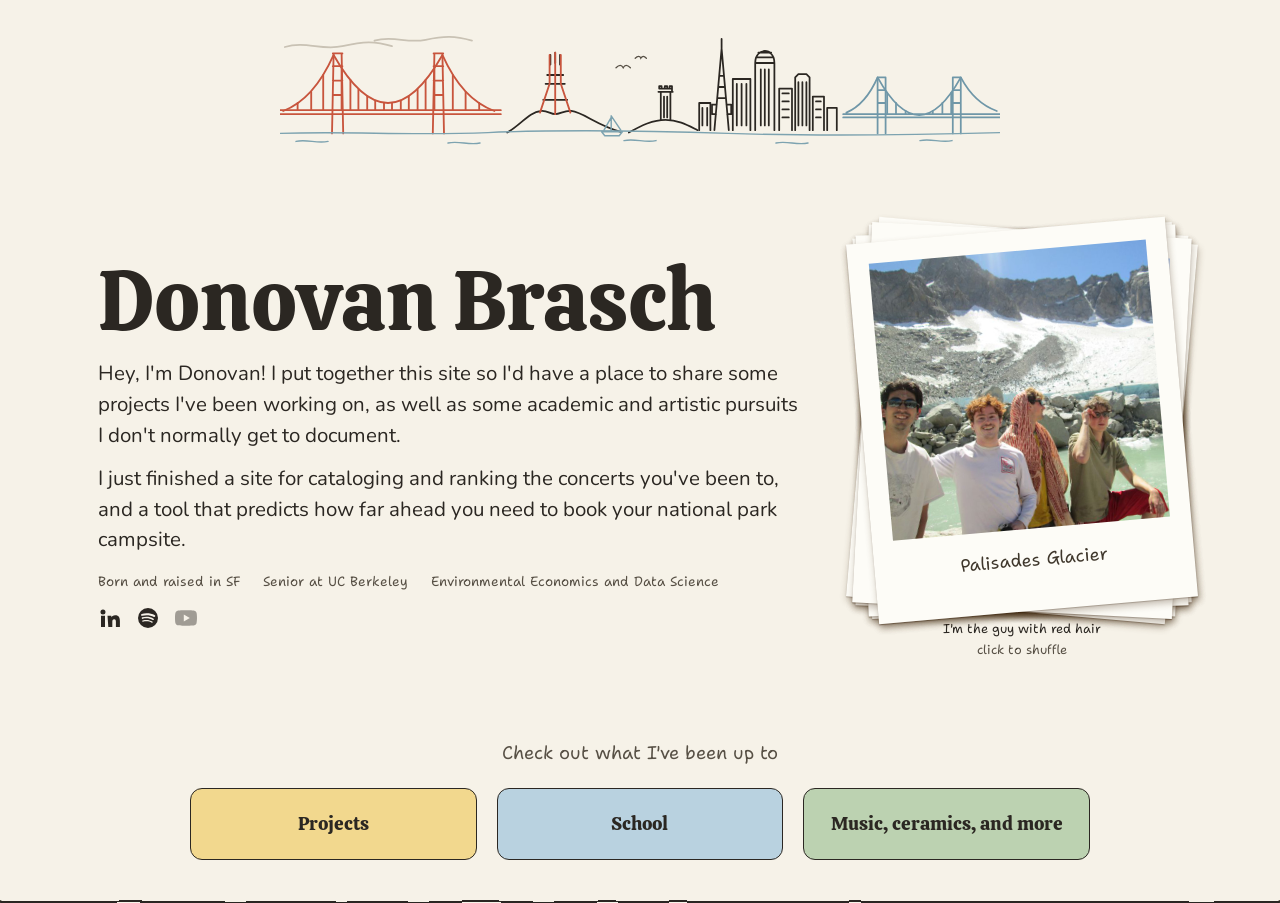
==== index.html @ 7665f874 "Polaroid hint Co-Authored-By: Claude Opus 5.5 <noreply@anthropic.com> Claude-Session: https://claude" ====
<!doctype html>
<html lang="en">
<head>
<meta charset="utf-8">
<meta name="viewport" content="width=device-width, initial-scale=1">
<title>Donovan Brasch</title>
<meta name="description" content="Donovan Brasch: live music, national parks data, songs with friends, and ceramics.">
<meta property="og:title" content="Donovan Brasch">
<meta property="og:description" content="Live music, national parks data, songs with friends, and ceramics.">
<link rel="icon" href="favicon.svg" type="image/svg+xml">
<link rel="preload" href="fonts/calistoga-latin-400-normal.woff2" as="font" type="font/woff2" crossorigin>
<link rel="stylesheet" href="style.css">
<script>document.documentElement.className = "js";</script>
</head>
<body>

<svg width="0" height="0" style="position:absolute" aria-hidden="true">
  <filter id="wobble"><feTurbulence type="fractalNoise" baseFrequency=".018" numOctaves="2" seed="7"/><feDisplacementMap in="SourceGraphic" scale="3"/></filter>
</svg>

<header class="hero" id="top">
  <svg class="sky" viewBox="0 0 900 146" role="img" aria-label="A hand-drawn San Francisco skyline: the Golden Gate Bridge, Sutro Tower on Twin Peaks, Coit Tower, downtown and the Bay Bridge">
    <g fill="none" stroke="#2B2722" stroke-width="2.200" stroke-linecap="round" stroke-linejoin="round"><path pathLength="1" d="M284 127C300 118 312 101 326 100C334 99 338 104 344 104C350 104 356 99 364 100C380 102 396 118 426 126"/><path pathLength="1" d="M332 66h24M334 55h20M329 86h30M338 42V30M344 40V27M350 42V30"/><path pathLength="1" d="M436 127C452 118 466 111 482 111C498 111 510 118 522 124"/><path pathLength="1" d="M476 111V76M488 111V76M473 76h18M474 72h16V76M474 72v-3h3v3M481 72v-3h3v3M487 72v-3h3v3M480 108V82M484 108V82"/><path pathLength="1" d="M524 124V90h14v34M528 96v22M534 96v22"/><path pathLength="1" d="M543 124 552 22 561 124M552 22V10M546 92h-6v12h5M558 92h6v12h-5M548 70h8M547 84h10M549 56h6"/><path pathLength="1" d="M566 124V60h22v64M571 66v52M577 66v52M583 66v52"/><path pathLength="1" d="M594 124V40C594 20 618 20 618 40V124M594 40h24M595 33h22M598 27h16M601 48v70M606 48v70M611 48v70"/><path pathLength="1" d="M624 124V72h16v52M628 78h8M628 88h8M628 98h8M628 108h8"/><path pathLength="1" d="M644 124V58l4-4h10l4 4v66M648 64v54M653 64v54M658 64v54"/><path pathLength="1" d="M666 124V82h14v42M670 88h6M670 98h6M670 108h6"/><path pathLength="1" d="M684 124V96h12v28"/></g>
    <g fill="none" stroke="#C8553D" stroke-width="2.300" stroke-linecap="round" stroke-linejoin="round"><path pathLength="1" d="M65 128 67 28M79 128 77 28M66 28h12M66 44h12M66 62h12M66 80h12"/><path pathLength="1" d="M191 128 193 28M205 128 203 28M192 28h12M192 44h12M192 62h12M192 80h12"/><path pathLength="1" d="M4 100Q42 86 67 30Q135 150 203 30Q228 86 268 100"/><path pathLength="1" d="M0 99H276M0 104H276"/><path pathLength="1" d="M77 47V99M88 61V99M98 73V99M109 81V99M119 87V99M130 90V99M140 90V99M151 87V99M161 81V99M172 73V99M182 61V99M193 47V99M22 90V99M216 55V99M39 76V99M232 76V99M54 55V99M249 90V99"/><path pathLength="1" d="M325 102 337 66V30M344 104V64V27M363 102 351 66V30"/></g>
    <g fill="none" stroke="#6F97A8" stroke-width="2.200" stroke-linecap="round" stroke-linejoin="round"><path pathLength="1" d="M747 128V58M757 128V58M747 58h10M747 74h10M747 90h10"/><path pathLength="1" d="M841 128V58M851 128V58M841 58h10M841 74h10M841 90h10"/><path pathLength="1" d="M708 102Q732 92 747 58Q799 152 851 58Q868 90 896 100M704 104H900M704 108H900"/><path pathLength="1" d="M759 77V104M770 90V104M782 100V104M793 104V104M805 104V104M816 100V104M828 90V104M839 77V104"/></g>
    <g fill="none" stroke="#7DA3B0" stroke-width="1.800" stroke-linecap="round" stroke-linejoin="round"><path pathLength="1" d="M0 128C90 125 160 131 260 127S470 125 560 128 760 131 900 127"/><path pathLength="1" d="M20 138c14-3 26 3 40 0M210 140c14-3 26 3 40 0M430 137c14-3 26 3 40 0M620 140c14-3 26 3 40 0M800 137c14-3 26 3 40 0"/><path pathLength="1" d="M402 126h26l-4 5h-18zM414 126V106l12 18M414 108l-9 16"/></g>
    <g fill="none" stroke="#C9C2B4" stroke-width="2.200" stroke-linecap="round"><path pathLength="1" d="M6 20c26-8 46 5 72-1s40-7 62 0M118 12c24-7 40 4 64-1s36-5 58 1"/></g>
    <g fill="none" stroke="#575045" stroke-width="1.600" stroke-linecap="round"><path pathLength="1" d="M420 46c4-4 7-4 9 0 2-4 5-4 9 0M444 34c3-3 6-3 7 0 2-3 4-3 7 0"/></g>
  </svg>
  <div class="me">
    <div class="intro">
      <h1 class="name">Donovan Brasch</h1>
      <p class="bio">Hey, I'm Donovan! I put together this site so I'd have a place to share some projects I've been working on, as well as some academic and artistic pursuits I don't normally get to document.</p>
      <p class="bio bio2">I just finished a site for cataloging and ranking the concerts you've been to, and a tool that predicts how far ahead you need to book your national park campsite.</p>
      <ul class="facts">
        <li>Born and raised in SF</li>
        <li>Senior at UC Berkeley</li>
        <li>Environmental Economics and Data Science</li>
      </ul>
      <ul class="social" id="social"></ul>
    </div>
    <div class="snapwrap">
      <button class="snaps" id="snaps" type="button" aria-label="Show the next photo"></button>
      <p class="snaphint"><span class="me-hint">I'm the guy with red hair</span><span aria-hidden="true">click to shuffle</span></p>
    </div>
  </div>
  <nav class="jump" aria-label="Sections">
    <p>Check out what I've been up to</p>
    <a class="j-a" href="#projects">Projects</a>
    <a class="j-b" href="#school">School</a>
    <a class="j-c" href="#hobbies">Music, ceramics, and more</a>
  </nav>
</header>

<nav class="tabs" id="tabs" aria-label="Sections">
  <a href="#top" class="tab-home">Donovan Brasch</a>
  <a href="#projects" class="t-a">Projects</a>
  <a href="#school" class="t-b">School</a>
  <a href="#hobbies" class="t-c">Music, ceramics, and more</a>
  <a href="#top" class="shut" aria-label="Close and go home">×</a>
</nav>

<main class="widgets" id="widgets">

<div class="widget" data-page="projects"><div class="inner">
<section id="projects" class="pair band" aria-labelledby="h-projects">
    <h2 class="sectitle pop" id="h-projects">Projects</h2>
  <article class="half boh pop">
    <h3 class="big">Back o' House</h3>
    <p class="say">A home for every show you've ever been to.</p>
    <a class="shot" data-link="backOHouse" target="_blank" rel="noopener" aria-label="Open Back o' House"><img src="media/backohouse.jpg" width="1040" height="632" alt="Back o' House home page: a hand-drawn figure with a guitar headstock for a head, under string lights, above a row of concert photos." loading="lazy"></a>
    <p>Between working concerts and my passion for live music, I've been to too many shows to keep track of, so I built a site that catalogues and ranks your shows, links their setlists and media, lets you share with friends, and finds what's coming up nearby. For now it's mostly a community of my friends and me, but I'd love for anyone who thinks it's cool to join!</p>
    <a class="btn" data-link="backOHouse" target="_blank" rel="noopener">Visit Back o' House</a>
    <p class="say widget-say" id="stubhead"></p>
    <div id="stub"></div>
  </article>
  <article class="half park pop" style="--d:.12s">
    <h3 class="big">Parkcast</h3>
    <p class="say">A tool for landing a national park campsite.</p>
    <a class="shot" href="parkcast/" aria-label="Open Parkcast"><img src="media/parkcast.jpg" width="1800" height="1140" alt="Parkcast's map of the United States with a dot for each national park." loading="lazy"></a>
    <p>I've always had a tough time knowing how far in advance I have to book a campsite, so I built a tool that forecasts booking odds for 148 campgrounds across 39 national parks. It also shows crowds and weather for all 63 parks, so you can find the best time to take your trip.</p>
    <a class="btn" href="parkcast/">Try Parkcast</a>
    <button class="trail" id="hikebtn" type="button">
      <img class="scene" src="media/hike-scene.jpg" width="1600" height="340" alt="" loading="lazy">
      <svg class="scene" viewBox="0 0 1600 340" preserveAspectRatio="xMidYMax slice" aria-hidden="true"><path class="creek" d="M1033 255 L1010 256 L982 259 L971 261 L985 265 L997 269 L975 273 L928 276 L878 279 L823 279 L767 279 L714 281 L665 287 L614 293 L559 296 L499 297 L436 300 L368 306 L296 314 L222 319 L144 319 L69 319 L16 325 L-23 334"/></svg>
      <span class="trail-tag"><i id="hikehead"></i><b id="hikename"></b><small id="hikestats"></small></span>
      <span class="openme">See route and photos</span>
    </button>
  </article>
  <a class="next onblock" href="#school">On to School <svg viewBox="0 0 24 24" aria-hidden="true"><path d="M12 3v17M5 13l7 7 7-7"/></svg></a>
</section>
</div></div>


<div class="widget" data-page="school"><div class="inner">
<section id="school" class="classes band" aria-labelledby="h-school">
    <div class="wrap">
    <h2 class="sectitle pop" id="h-school">School</h2>
    <div class="schoolgrid">
      <div class="leftcol">
      <div class="recent">
        <h3 class="pop">Recent classes</h3>
        <div class="terms" id="terms"></div>
      </div>
      <article class="beacn pop">
      <div>
        <h3>BEACN</h3>
        <p id="beacnblurb"></p>
        <a class="beacnbtn" data-link="beacn" target="_blank" rel="noopener"><img src="media/beacn-logo.png" width="906" height="305" alt="BEACN website"></a>
      </div>
      <div class="beacnwork">
        <h4 class="chiphead">Current project</h4>
        <ul id="beacnnow"></ul>
        <h4 class="chiphead">Past projects</h4>
        <ul id="beacnpast"></ul>
      </div>
    </article>
      </div>
      <article class="abroad pop" style="--d:.1s">
        <div class="abroad-top">
          <div>
            <h3>Study Abroad in Paris</h3>
            <p id="abroadblurb"></p>
          </div>
          <div class="mapbox">
            <svg class="map" id="map" role="img" aria-label="Map of the places I traveled from Paris"></svg>
            <p class="maphint" id="maphint"></p>
          </div>
        </div>
        <div class="photos" id="photos"></div>
      </article>
    </div>

    <a class="next" href="#hobbies">On to music, ceramics, and more <svg viewBox="0 0 24 24" aria-hidden="true"><path d="M12 3v17M5 13l7 7 7-7"/></svg></a>
  </div>
</section>
</div></div>


<div class="widget" data-page="hobbies"><div class="inner">
<section id="hobbies" class="hobbies band" aria-labelledby="h-hobbies">
<div class="pair">
  <h2 class="sectitle pop" id="h-hobbies">Music, ceramics, and more</h2>
  <article class="half music pop" id="music">
    <h3 class="big">Music</h3>
    <p class="say">Guitar, banjo, whoever's around.</p>
    <div class="tapes" id="tapes"></div>
  </article>
  <article class="half clay pop" style="--d:.12s" id="ceramics">
    <h3 class="big">Ceramics</h3>
    <p class="say">Some of these even hold water.</p>
    <div class="shelf" id="shelf"></div>
  </article>
</div>

<div id="recs" class="recs">
  <div class="recbar pop">
    <form id="recform" novalidate>
      <p class="say">I'd love a rec if you have one</p>
      <fieldset>
        <legend class="sr">Type of recommendation</legend>
        <label><input type="radio" name="type" value="Book" checked><span>Book</span></label>
        <label><input type="radio" name="type" value="Music"><span>Music</span></label>
        <label><input type="radio" name="type" value="Film"><span>Film</span></label>
      </fieldset>
      <input name="title" required maxlength="160" autocomplete="off" placeholder="Title" aria-label="Title">
      <input class="trap" type="text" name="_gotcha" tabindex="-1" autocomplete="off" aria-hidden="true">
      <button class="btn" type="submit">Send</button>
      <p class="status" id="recstatus" role="status"></p>
    </form>
    <div class="mine">
      <p class="say">Or flip one of mine:</p>
      <div class="cards" id="cards"></div>
    </div>
  </div>
</div>
</section>
</div></div>


</main>

<dialog class="sheet" id="showsheet" aria-labelledby="showtitle">
  <button class="close" type="button" aria-label="Close">×</button>
  <div class="show" id="showbody"></div>
</dialog>

<dialog class="sheet" id="hikesheet" aria-labelledby="hiketitle">
  <button class="close" type="button" aria-label="Close">×</button>
  <div id="hikebody"></div>
</dialog>

<script src="content.js"></script>
<script src="europe-map.js"></script>
<script src="site.js"></script>
</body>
</html>
---- style.css ----
@font-face{font-family:Calistoga;src:url(fonts/calistoga-latin-400-normal.woff2) format("woff2");font-display:swap}
@font-face{font-family:"Shantell Sans";font-weight:100 900;size-adjust:84%;src:url(fonts/shantell-sans-latin-400-normal.woff2) format("woff2");font-display:swap}
@font-face{font-family:Nunito;font-weight:400;src:url(fonts/nunito-latin-400-normal.woff2) format("woff2");font-display:swap}
@font-face{font-family:Nunito;font-weight:600;src:url(fonts/nunito-latin-600-normal.woff2) format("woff2");font-display:swap}
@font-face{font-family:Nunito;font-weight:700;src:url(fonts/nunito-latin-700-normal.woff2) format("woff2");font-display:swap}
@font-face{font-family:Oswald;font-weight:500;src:url(fonts/oswald-latin-500-normal.woff2) format("woff2");font-display:swap}
@font-face{font-family:Oswald;font-weight:700;src:url(fonts/oswald-latin-700-normal.woff2) format("woff2");font-display:swap}

:root{
  --ink:#2B2722;
  --soft:#575045;
  --paper:#F6F2E8;
  --card:#FCFAF4;
  --line:#CFC7B6;
  --pine:#3B6152;
  --water:#7DA3B0;
  --butter:#F2D88E;
  --sky:#B9D2E0;
  --sage:#BCD2B1;
  --display:Calistoga,Georgia,serif;
  --hand:"Shantell Sans","Comic Sans MS",cursive;
  --body:Nunito,system-ui,sans-serif;
}
*{box-sizing:border-box}
html{-webkit-text-size-adjust:100%}
body{margin:0;background:var(--paper);color:var(--ink);font:400 1.0625rem/1.6 var(--body);overflow-x:hidden}
img{display:block;max-width:100%;height:auto}
ul,ol{list-style:none;margin:0;padding:0}
a{color:inherit;text-underline-offset:3px;text-decoration-thickness:1px}
:focus-visible{outline:2px solid var(--pine);outline-offset:3px;border-radius:2px}
h1,h2,h3{font-family:var(--display);font-weight:400}
h2{margin:0 0 .1em;font-size:clamp(1.9rem,3.4vw,2.6rem);line-height:1.1}
h3{margin:0 0 .4em;font-size:1.3rem;line-height:1.2}
.say{margin:0 0 1em;font:700 clamp(1.25rem,1.9vw,1.5rem)/1.2 var(--hand);color:var(--soft)}

/* Hand-drawn lines: the wobble filter goes on an empty outline, never on the content */
.shot::after,.tape::after,.pot::after,.trail::after,.jump a::after,.btn::after{content:"";position:absolute;inset:-3px;border:2px solid var(--ink);border-radius:5px;filter:url(#wobble);pointer-events:none}

/* Intro page */
.social a,.social span{display:block;width:20px;height:20px;color:var(--ink)}
.social span{opacity:.42}
.social svg{display:block;width:100%;height:100%;fill:currentColor}
.jump a:hover,.btn:hover{background:#ECE7DA}

/* Things rise gently as you reach them */
.js .pop{opacity:0;transform:translateY(26px)}
.js .pop.in{opacity:1;transform:none;transition:opacity .55s ease var(--d,0s),transform .55s ease var(--d,0s)}

/* Two-sided pages */
.pair{position:relative;display:grid;grid-template-columns:minmax(0,1fr) minmax(0,1fr);max-width:1240px;margin:0 auto;padding:0 clamp(16px,3vw,32px)}
section+section{position:relative}
#projects,#school,#hobbies{position:relative}
.half{position:relative;padding:clamp(64px,10vh,88px) clamp(20px,3.4vw,44px) 28px;display:flex;flex-direction:column;align-items:flex-start;min-width:0}
.half p:not(.say){max-width:32em;margin:1em 0 .6em}
.tag{position:absolute;z-index:2;top:22px;left:0;right:0;margin:auto;width:fit-content;max-width:calc(100% - 32px);text-align:center;font:700 1.5rem/1 var(--hand);color:var(--soft)}
#projects{padding-bottom:68px}
.next{display:flex;align-items:center;justify-content:center;gap:.35em;width:fit-content;margin:32px auto 0;font:700 1.3rem/1.2 var(--hand);text-decoration:none;color:var(--soft)}
.next:hover{color:var(--ink)}
.next svg{flex:none;width:18px;height:18px;fill:none;stroke:currentColor;stroke-width:2.2;stroke-linecap:round;stroke-linejoin:round}
.next:hover svg{animation:nudge 1s ease-in-out infinite}
@keyframes nudge{50%{transform:translateY(3px)}}
.next.onblock{position:absolute;left:0;right:0;bottom:22px;margin:auto}
.btn{position:relative;display:inline-block;margin-top:.5em;padding:.5em 1em;border:0;background:none;color:var(--ink);text-decoration:none;font:600 .98rem var(--body);cursor:pointer;transition:background-color .15s}

.shot{position:relative;display:block;width:100%;background:var(--card)}
.shot img{width:100%;aspect-ratio:16/8.5;object-fit:cover;object-position:top}

/* Back o' House ticket stub: same markup and styles as the real site */
.widget-say{margin:auto 0 .3em;padding-top:1.1em;font-size:1.3rem}
#stub{width:100%}
.ticket-stub{--stub-ink:#1a1612;appearance:none;display:grid;width:100%;padding:0;text-align:left;grid-template-columns:2.35rem minmax(0,1fr) 2.05rem;height:152px;background:repeating-linear-gradient(180deg,transparent 0 3px,rgba(80,55,20,.018) 3px 4px),linear-gradient(180deg,#f7ecd4 0%,#efe0c2 100%);color:var(--stub-ink);border:1.5px solid var(--stub-ink);box-shadow:2px 3px 0 rgba(40,28,16,.12);font-family:Oswald,"Arial Narrow",sans-serif;overflow:hidden;cursor:pointer;transition:transform .15s,box-shadow .15s}
.ticket-stub:hover{transform:translateY(-1px);box-shadow:3px 5px 0 rgba(40,28,16,.14)}
.stub-end{display:flex;flex-direction:column;align-items:center;justify-content:center;gap:.02rem;padding:.3rem .12rem;background:rgba(255,250,240,.28)}
.stub-end-l{border-right:1.5px dashed var(--stub-ink)}
.stub-end-r{border-left:1.5px dashed var(--stub-ink)}
.stub-num{font-weight:700;font-size:.92rem;line-height:1;letter-spacing:.02em}
.stub-lab{font-size:.42rem;font-weight:500;letter-spacing:.12em;line-height:1.1;margin-bottom:.18rem}
.stub-body{min-width:0;padding:.42rem .5rem .38rem;display:flex;flex-direction:column}
.stub-venue{font-size:.72rem;font-weight:700;letter-spacing:.08em;text-transform:uppercase;line-height:1.05;text-align:center}
.stub-city{margin-bottom:.08rem;font-size:.52rem;font-weight:500;letter-spacing:.14em;text-transform:uppercase;text-align:center;opacity:.78}
.stub-main{display:grid;grid-template-columns:3.1rem minmax(0,1fr);gap:.35rem;align-items:center;flex:1;border-top:1px solid var(--stub-ink);padding-top:.28rem}
.stub-date{display:flex;flex-direction:column;align-items:center;justify-content:center;line-height:.82;text-align:center}
.stub-month,.stub-year{font-size:.62rem;font-weight:700;letter-spacing:.14em}
.stub-day{font-size:2.05rem;font-weight:700;letter-spacing:-.02em;margin:.04rem 0}
.stub-copy{display:block;min-width:0}
.stub-copy>*{display:block}
.stub-presents{margin-bottom:.08rem;font-size:.58rem;font-weight:500;letter-spacing:.12em;text-transform:uppercase}
.stub-artist{font-size:clamp(1.15rem,2.8vw,1.7rem);font-weight:700;letter-spacing:.03em;text-transform:uppercase;line-height:.95}
.stub-opener{margin:.12rem 0 .18rem;min-height:.85rem;font-size:.62rem;font-weight:500;letter-spacing:.04em;opacity:.82}
.stub-admit{font-size:.58rem;font-weight:500;letter-spacing:.1em}
.stub-admit b{font-weight:700;letter-spacing:.12em}

/* Mountain and creek button, drawn in pen */
.trail{appearance:none;position:relative;display:block;width:100%;height:152px;margin-top:auto;padding:0;border:0;background:var(--card);color:var(--ink);text-align:left;cursor:pointer}
.scene{position:absolute;inset:0;width:100%;height:100%;display:block;object-fit:cover;object-position:50% 100%}
.creek{fill:none;stroke:#EAF7FA;stroke-width:3.5;stroke-linecap:round;stroke-dasharray:14 46;opacity:0;transition:opacity .25s}
.trail:hover .creek{opacity:.9;animation:flow 1.8s linear infinite}
@keyframes flow{to{stroke-dashoffset:60}}
.trail-tag{position:absolute;left:12px;top:8px}
.trail-tag i{display:block;font:700 1.15rem/1.1 var(--hand);color:var(--soft)}
.trail-tag b{display:block;font:400 1.25rem/1.15 var(--display)}
.trail-tag small{display:block;margin-top:.1em;font:600 .82rem/1.2 var(--body)}

.openme{position:absolute;right:10px;bottom:10px;padding:.28em .7em;background:var(--ink);color:var(--paper);font:600 .82rem/1.2 var(--body);letter-spacing:0;text-transform:none;border-radius:6px;transition:background-color .15s,transform .15s}
.trail:hover .openme,.ticket-stub:hover .openme{background:var(--pine);transform:translateY(-1px)}
.ticket-stub{position:relative}
.ticket-stub .openme{right:calc(2.05rem + 10px)}
.ticket-stub:focus-visible,.trail:focus-visible{outline:2px solid var(--pine);outline-offset:3px}

/* Pop-up dashboards */
dialog.sheet{width:min(780px,calc(100vw - 24px));max-height:calc(100dvh - 24px);padding:clamp(18px,3vw,30px);border:1.5px solid var(--ink);border-radius:4px;background:var(--card);color:var(--ink);overflow:auto;font-family:var(--body)}
dialog.sheet::backdrop{background:rgba(43,39,34,.45)}
.close{position:absolute;top:10px;right:10px;width:32px;height:32px;border:0;background:none;color:inherit;font:400 1.5rem/1 var(--body);cursor:pointer}
.show-title{margin:4px 96px 0 0;font:400 clamp(1.8rem,4vw,2.3rem)/1.1 var(--display)}
.show-meta{margin:.2em 96px 1em 0;color:var(--soft);font-size:.95rem}
.placed{position:absolute;top:46px;right:22px;padding:.4em .65em;background:var(--paper);border:1.5px solid var(--ink);text-align:center;font-size:.7rem;font-weight:600;line-height:1.2;rotate:-3deg}
.placed b{display:block;font:700 1.9rem/1 var(--hand)}
.show-cols{display:grid;grid-template-columns:minmax(0,1fr) minmax(0,1fr);gap:24px}
.show-h{margin:0 0 .2em;font:700 1.45rem var(--hand);color:var(--soft)}
.setlist{counter-reset:s;font-size:.98rem;line-height:1.35}
.setlist li{counter-increment:s;display:grid;grid-template-columns:1.9em 1fr;padding:.1em 0}
.setlist li::before{content:counter(s);color:var(--soft)}
.encore{margin:.5em 0 .1em;font:700 1.25rem var(--hand);color:var(--soft)}
.fav{color:#C9952B;font-size:1.1em}
.source{margin:.7em 0 0;font-size:.82rem;color:var(--soft)}
.media{display:grid;grid-template-columns:repeat(2,minmax(0,1fr));gap:8px}
.media img,.media video{width:100%;aspect-ratio:1;object-fit:cover;background:var(--ink)}
.blank{aspect-ratio:1;display:flex;align-items:center;justify-content:center;border:1.5px dashed var(--line);border-radius:6px;font:700 1.1rem var(--hand);color:var(--soft);text-align:center}
.hike-title{margin:0;font:400 clamp(1.7rem,4vw,2.3rem)/1.1 var(--display);padding-right:40px}
.hike-meta{margin:.2em 0 .9em;font-size:.95rem;color:var(--soft)}
.stats{display:flex;flex-wrap:wrap;gap:8px 36px;margin:0 0 14px}
.stats div{display:flex;flex-direction:column-reverse}
.stats dt{font-size:.85rem;color:var(--soft)}
.stats dd{margin:0;font:400 1.5rem/1.2 var(--display)}
.draft{margin:0 0 12px;font:700 1.2rem/1.2 var(--hand);color:var(--soft)}
#hikesheet{width:min(920px,calc(100vw - 24px))}
.hike-head{display:flex;flex-wrap:wrap;align-items:flex-end;justify-content:space-between;gap:6px 28px;padding-right:32px}
.hike-head .hike-title{padding-right:0}
.hike-head .hike-meta{margin:.15em 0 0}
.hike-head .stats{margin:0;gap:4px 26px}
.hike-head .stats dd{font-size:1.25rem}
.hike-head .stats dt{font-size:.78rem}
.hike-charts{display:grid;grid-template-columns:minmax(0,1fr) minmax(0,1.05fr);gap:12px;margin-top:10px}
.hike-foot{display:flex;flex-wrap:wrap;justify-content:space-between;gap:0 20px;margin-top:4px}
.hike-note{margin:.3em 0 0;font-size:.82rem;color:var(--soft)}
.routemap{display:block;width:100%;height:auto;background:var(--paper);border-radius:4px;touch-action:none;cursor:crosshair}
.routemap .line{fill:none;stroke:var(--pine);stroke-width:3;stroke-linecap:round;stroke-linejoin:round}
.routemap .dash{stroke-dasharray:1 7}
.routemap text{font:600 13px var(--body);fill:var(--ink);paint-order:stroke;stroke:var(--paper);stroke-width:4px}
.routemap .stop{fill:var(--card);stroke:var(--ink);stroke-width:2}
.routemap .here,.profile .here{fill:var(--ink);stroke:var(--card);stroke-width:2}
.profile{display:block;width:100%;height:auto;touch-action:none;cursor:crosshair}
.profile .area{fill:#DFE6DA}
.profile .edge{fill:none;stroke:var(--pine);stroke-width:2}
.profile text{font:400 12px var(--body);fill:var(--soft)}
.profile .cursor{stroke:var(--ink);stroke-width:1}
.readout{margin:.3em 0 0;min-height:1.5em;font-size:.92rem;color:var(--soft)}
.hike-photos{display:grid;grid-template-columns:repeat(3,minmax(0,1fr));gap:8px;margin-top:12px}
.hike-photos img{display:block;width:100%;height:clamp(120px,24vh,190px);object-fit:cover}
.hike-photos .blank{height:clamp(120px,24vh,190px)}

/* School */
.classes{padding:clamp(48px,8vh,72px) 16px 40px}
.wrap{max-width:1160px;width:100%;margin:0 auto}
.classes h2{margin-bottom:.6em}
.schoolgrid{display:grid;grid-template-columns:minmax(0,4fr) minmax(0,7fr);gap:clamp(24px,4vw,56px);align-items:start}
.term h4{margin:0 0 .3em;font:700 1.3rem var(--hand);color:var(--soft)}
.term ul{display:flex;flex-direction:column}
.card{padding:.55em 0;border-bottom:1px solid var(--line)}
.card b{display:block;font-weight:700;line-height:1.3}
.card b small{font-weight:400;font-size:.85rem;margin-left:.4em;white-space:nowrap;color:var(--soft)}
.card span{display:block;font-size:.95rem;line-height:1.4;color:var(--soft)}
.abroad-top{display:grid;grid-template-columns:minmax(0,4fr) minmax(0,5fr);gap:28px;align-items:start}
.abroad p{margin:0 0 .8em}
.chiphead{margin:.2em 0 .15em;font:700 1.3rem var(--hand);color:var(--soft)}
.chips li{padding:.1em 0;font-size:.97rem}
.map{display:block;width:100%;height:auto;background:#CFE0E6;border-radius:4px}
.map .land{fill:var(--card)}
.map .borders{fill:none;stroke:var(--soft);stroke-opacity:.3;stroke-width:.7}
.map .hit{fill:transparent}
.stoppin.on{position:relative}
.stoppin{cursor:pointer;outline:none}
.map .pin{fill:var(--pine);stroke:var(--card);stroke-width:2.5;transition:r .15s}
.stoppin:hover .pin{r:13px}
.stoppin.on .pin{fill:var(--ink);r:15px}
.map text{opacity:0;pointer-events:none;transition:opacity .15s}
.stoppin.on text,.stoppin:hover text,.stoppin:focus-visible text{opacity:1}
.map .pin{r:9px}
.stoppin:focus-visible .pin{stroke:var(--ink);stroke-width:4}
.fade{animation:fadein .35s ease both}
@keyframes fadein{from{opacity:0;transform:translateY(6px)}}
.map text{font:700 32px var(--hand);fill:var(--ink);paint-order:stroke;stroke:var(--card);stroke-width:5px}
.abroad .maphint{margin:.35em 0 0;font-size:.9rem;color:var(--soft)}
.abroad .maphint b{color:var(--ink);font-weight:700}
.photos{display:flex;justify-content:center;gap:10px;margin-top:16px;height:clamp(170px,22vw,250px)}
.photos figure{flex:0 1 auto;min-width:0;height:100%}
.photos img{height:100%;width:auto;max-width:100%;object-fit:cover;border-radius:3px}
.photos figcaption{font-size:.85rem;padding-top:.2em;color:var(--soft)}
.photos .blank{aspect-ratio:4/3}
.beacn{display:grid;grid-template-columns:minmax(0,4fr) minmax(0,7fr);gap:clamp(16px,4vw,56px);margin-top:clamp(28px,4vw,44px);padding-top:clamp(20px,3vw,32px);border-top:1px solid var(--line)}
.beacn p{margin:0;color:var(--soft)}
.beacn li{padding:.2em 0;font-size:.94rem;line-height:1.4}
.beacn li small{font-size:.82rem;color:var(--soft)}
.beacn li b{font-weight:700}
.beacnwork .chiphead:nth-of-type(2){margin-top:.5em}
.beacnbtn{display:inline-block;margin-top:.8em;padding:.55em .9em;background:var(--pine);border-radius:7px;transition:background-color .15s,transform .15s}
.beacnbtn:hover{background:#2F5044;transform:translateY(-2px)}
.beacnbtn img{display:block;width:auto;height:30px}

/* Music and ceramics */
.tapes,.shelf{display:grid;width:100%;gap:24px;grid-template-columns:repeat(auto-fill,minmax(min(100%,220px),1fr))}
.tape,.pot{position:relative;background:var(--card)}
.tape iframe,.tape video{display:block;width:100%;aspect-ratio:16/9;border:0;background:var(--ink)}
.tape figcaption,.pot figcaption{padding:.45em .7em .55em;line-height:1.3}
figure{margin:0}
figcaption b{display:block;font-weight:700}
figcaption span{font-size:.9rem;color:var(--soft)}
.pot img{width:100%;aspect-ratio:1;object-fit:cover}
.soon{grid-column:1/-1;display:flex;flex-wrap:wrap;align-items:center;gap:8px 20px}
.soon svg{width:clamp(84px,11vw,120px);height:auto;fill:none;stroke:var(--soft);stroke-width:2.5;stroke-linecap:round;stroke-linejoin:round}
.soon p{margin:0;font:700 1.3rem/1.3 var(--hand);color:var(--soft)}
.hobbies{padding-bottom:12px}

/* Recommendations */
.recs{padding:12px 16px 28px}
.recbar{max-width:1120px;margin:0 auto;display:grid;grid-template-columns:minmax(0,5fr) minmax(0,6fr);gap:12px 36px;align-items:center;padding-top:18px;border-top:1px solid var(--line)}
#recform{display:flex;flex-wrap:wrap;align-items:center;gap:8px 10px}
.recbar .say{margin:0;flex:none;font-size:1.35rem}
#recform .say{flex-basis:100%}
fieldset{border:0;margin:0;padding:0;display:flex;gap:4px}
fieldset input{position:absolute;opacity:0}
fieldset span{display:block;padding:.1em .55em;border-bottom:1.5px solid transparent;font-size:.92rem;font-weight:600;color:var(--soft);cursor:pointer}
fieldset input:checked+span{color:var(--ink);border-color:var(--ink)}
fieldset input:focus-visible+span{outline:2px solid var(--pine);outline-offset:2px}
#recform>input:not(.trap){flex:1 1 110px;min-width:0;padding:.3em .1em;background:none;color:var(--ink);border:0;border-bottom:1.5px solid var(--ink);border-radius:0;font:400 .98rem var(--body)}
#recform .btn{margin:0;padding:.3em .85em;font-size:.92rem}
.sr{position:absolute;width:1px;height:1px;overflow:hidden;clip-path:inset(50%)}
.trap{position:absolute;left:-9999px}
.status{flex-basis:100%;margin:0;font-size:.9rem;color:var(--soft)}
.status:empty{display:none}
.mine{display:flex;flex-direction:column;gap:5px}
.cards{display:grid;grid-template-columns:repeat(3,minmax(0,1fr));gap:10px}
.flip{appearance:none;display:block;width:100%;padding:0;border:0;background:none;color:var(--ink);font:inherit;text-align:center;cursor:pointer;perspective:600px}
.flip-in{display:grid;transform-style:preserve-3d;transition:transform .45s ease}
.flip[aria-pressed=true] .flip-in{transform:rotateY(180deg)}
.face{grid-area:1/1;min-height:104px;padding:.4em .55em;backface-visibility:hidden;-webkit-backface-visibility:hidden;display:flex;flex-direction:column;align-items:center;justify-content:center;border:1.5px solid var(--ink);border-radius:5px;background:var(--card);line-height:1.2}
.face.front{font:400 1.05rem/1 var(--display)}
.flip:hover .face.front{background:#ECE7DA}
.face.back{transform:rotateY(180deg);font-size:.86rem}
.face.back b{font-weight:700}
.face.back span{margin-top:.2em;font-size:.8rem;color:var(--soft)}
.face.back a{color:var(--pine)}

.foot{text-align:center;padding:8px 16px 28px;font:700 1.2rem var(--hand);color:var(--soft)}

/* Each section gets its own color so you can tell where you are */
.tabs{position:fixed;left:0;right:0;top:0;z-index:40;visibility:hidden;display:flex;align-items:center;gap:6px;height:46px;padding:0 clamp(12px,3vw,32px);background:var(--paper);border-bottom:1.5px solid var(--ink)}
.tabs a{padding:.2em .7em;text-decoration:none;font:400 .95rem/1.2 var(--display);border-radius:6px;white-space:nowrap}
.tabs .tab-home{margin-right:auto;padding-left:0;font-size:1.05rem}
.tabs .on{background:var(--k)}
.t-a{--k:var(--butter)}
.t-b{--k:var(--sky)}
.t-c{--k:var(--sage)}
.band{position:relative;background:var(--c)}
#projects{--c:var(--butter)}
#school{--c:var(--sky)}
#hobbies{--c:var(--sage)}
.edge{position:absolute;left:0;right:0;top:-29px;width:100%;height:30px;display:block}
.edge path{fill:var(--c)}
#projects{max-width:none;gap:24px;padding:clamp(28px,5vh,48px) max(16px,calc((100vw - 1160px)/2)) 32px}
.hobbies .pair{max-width:none;gap:24px;padding:clamp(28px,5vh,48px) max(16px,calc((100vw - 1160px)/2)) 12px}
.sectitle{grid-column:1/-1;margin:0;font-size:clamp(2.6rem,6vw,4.4rem);line-height:1.05}
.half{padding:clamp(20px,2.6vw,32px);background:var(--card);border:1.5px solid var(--ink);border-radius:8px}
.big{margin:0 0 .1em;font-size:clamp(1.7rem,2.8vw,2.2rem);line-height:1.1}
.next.onblock{position:static;grid-column:1/-1;margin:4px auto 0;color:var(--ink)}
#projects{padding-bottom:24px}
.classes{padding:clamp(28px,5vh,48px) 16px 28px}
.classes .sectitle{margin-bottom:.35em}
.classes .next{color:var(--ink)}
.schoolgrid{gap:24px;align-items:stretch}
.recent,.abroad,.beacn{padding:clamp(18px,2.4vw,28px);background:var(--card);border:1.5px solid var(--ink);border-radius:8px}
.beacn{margin-top:24px}
.recs{padding:12px max(16px,calc((100vw - 1160px)/2)) 32px}
.recbar{max-width:none;padding:14px clamp(16px,2.4vw,28px);background:var(--card);border:1.5px solid var(--ink);border-radius:8px}
.foot{padding-top:22px}

/* School: three stacked cards. Study Abroad runs full width so the map and photos have room. */
.classes{padding:clamp(24px,4vh,36px) 16px 18px}
.classes .sectitle{margin-bottom:.2em;font-size:clamp(2.2rem,4.6vw,3.4rem)}
.schoolgrid{display:flex;flex-direction:column;gap:14px}
.leftcol{display:contents}
.recent,.abroad,.beacn{padding:clamp(14px,1.8vw,20px) clamp(16px,2vw,22px)}
.recent{order:1}
.abroad{order:2}
.beacn{order:3}
.recent h3{margin-bottom:.2em}
.term ul{display:grid;grid-template-columns:repeat(4,minmax(0,1fr));gap:0 20px}
.card{padding:.28em 0;border-bottom:0}
.card b{font-size:.97rem}
.card b small{display:block;margin:0}
.abroad{display:grid;grid-template-columns:minmax(0,1fr) clamp(240px,23.6vw,340px);gap:10px 20px;align-items:start}
.abroad-top{display:contents}
.abroad-top>div:first-child{grid-column:1/3;grid-row:1}
.abroad h3{margin-bottom:.1em}
.abroad p{margin-bottom:0;line-height:1.45}
#abroadblurb{font-size:clamp(.82rem,1.3vw,1rem)}
.abroad .mapbox{display:contents}
.abroad .map{grid-column:2;grid-row:2}
.abroad .maphint{grid-column:1/3;grid-row:3;margin:-4px 0 0;text-align:right}
.photos{grid-column:1;grid-row:2;justify-content:space-between;gap:10px;height:clamp(200px,22.2vw,320px);margin:0}
.photos:not(:has(figure:nth-child(3))){justify-content:flex-start}
.beacn{display:block;margin:0}
.beacn>div:first-child{display:grid;grid-template-columns:minmax(0,1fr) auto;column-gap:28px;align-items:center}
.beacn h3{grid-column:1;margin:0}
.beacn p{grid-column:1;margin-top:.2em;font-size:1rem;line-height:1.45}
.beacnbtn{grid-column:2;grid-row:1/3;margin:0;padding:.45em .8em}
.beacnbtn img{height:28px}
.beacnwork{display:grid;grid-template-columns:repeat(3,minmax(0,1fr));gap:0 24px;margin-top:8px}
.beacnwork .chiphead,.beacnwork .chiphead:nth-of-type(2){margin:0;font-size:1.05rem}
#beacnnow{grid-column:1;grid-row:2}
.beacnwork .chiphead:nth-of-type(2){grid-column:2/4;grid-row:1}
#beacnpast{grid-column:2/4;grid-row:2;display:grid;grid-template-columns:repeat(2,minmax(0,1fr));gap:0 24px}
.beacn li{font-size:.92rem;line-height:1.38}
.classes .next{margin-top:18px}

@media (max-width:760px){
  .term ul{grid-template-columns:minmax(0,1fr)}
  .card b small{display:inline;margin-left:.4em}
  .abroad{display:block}
  .abroad-top{display:block}
  .abroad .mapbox{display:block;margin-top:12px}
  .abroad .maphint{margin-top:.3em;text-align:left}
  .photos{height:150px;margin-top:12px;justify-content:center}
  .beacn>div:first-child{display:block}
  .beacnbtn{display:inline-block;margin-top:.6em}
  .beacnwork,#beacnpast{display:block}
  .beacnwork .chiphead:nth-of-type(2){margin-top:.5em}
  .openme .wide{display:none}
  .tabs{gap:2px;padding:0 8px}
  .tabs .tab-home{display:none}
  .tabs a{flex:1 1 auto;text-align:center;font-size:.82rem;padding:.25em .3em;white-space:nowrap}
  .tabs .t-c{font-size:.74rem}
  .facts{font-size:.85rem;max-width:68vw}
  .pair,.schoolgrid,.abroad-top,.beacn,.recbar,.show-cols{grid-template-columns:minmax(0,1fr)}
  .trail{margin-top:20px}
  .hike-charts{grid-template-columns:minmax(0,1fr)}
  .hike-photos img,.hike-photos .blank{height:96px}
  .widget-say{margin-top:0}
  .trail-tag{left:8px;top:6px;padding:.1em .45em .2em;background:rgba(252,250,244,.8);border-radius:4px}
  .placed{top:42px;right:14px}
  .js .pop{transform:translateY(18px)}
}
@media (prefers-reduced-motion:reduce){
  html{scroll-behavior:auto}
  *,*::before,*::after{animation:none!important;transition:none!important}
  .js .pop{opacity:1;transform:none}
}


/* Home: the skyline, me, three buttons. Each button opens its section. */
.hero{overflow:clip;min-height:100vh;min-height:100svh;display:flex;flex-direction:column;align-items:center;justify-content:space-between;gap:clamp(12px,2.4vh,28px);padding:clamp(18px,3.4vh,40px) clamp(18px,4vw,56px) clamp(22px,4.4vh,48px)}
.sky{display:block;width:min(820px,88vw,80vh);height:auto;flex:none}
.sky path{stroke-dasharray:1;stroke-dashoffset:1;animation:sketch 1.8s ease-out .15s forwards}
.sky g:nth-child(2) path{animation-delay:.45s}.sky g:nth-child(3) path{animation-delay:.8s}.sky g:nth-child(n+4) path{animation-delay:1.2s}
@keyframes sketch{to{stroke-dashoffset:0}}
.me{--pw:min(46vh,25vw,370px);display:flex;align-items:center;justify-content:center;gap:clamp(28px,5vw,84px);width:100%;max-width:1240px}
.intro{flex:0 1 700px;min-width:0}
.name{margin:0;font:400 clamp(2.6rem,min(6.6vw,11vh),5.8rem)/1.05 var(--display)}
.bio{margin:.6em 0 .75em;font-size:clamp(1rem,min(1.6vw,2.8vh),1.4rem);line-height:1.5}
.facts{display:flex;flex-wrap:wrap;gap:.1em 1.4em;list-style:none;margin:0;padding:0;font:600 clamp(.9rem,1.25vw,1.15rem)/1.4 var(--hand);color:var(--soft)}
.social{display:flex;gap:14px;list-style:none;margin:.8em 0 0;padding:0}
.social a,.social span{display:block;width:24px;height:24px;color:var(--ink)}
.snapwrap{flex:none;width:var(--pw)}
.snaps{position:relative;display:block;width:100%;aspect-ratio:.84;padding:0;border:0;background:none;cursor:pointer}
.snap{position:absolute;inset:0;margin:0;padding:6.5% 6.5% 0;background:#FDFCF7;box-shadow:0 1px 1px rgba(60,40,20,.28),1px 4px 7px rgba(70,45,20,.3);transform:rotate(var(--t,0deg));transition:transform .26s ease}
.snap img{display:block;width:100%;aspect-ratio:1;object-fit:cover;background:#ddd}
.snap figcaption{font:600 calc(var(--pw)*.066)/1 var(--hand);color:#3F372C;text-align:center;padding-top:7.5%;white-space:nowrap;overflow:hidden}
.snaps:hover .snap.top:not(.out){transform:rotate(var(--t,0deg)) translateY(-4px)}
.snap.out{transform:translate(58%,-12%) rotate(16deg)}
.snaphint{margin:10px 0 0;text-align:center;font:700 .95rem/1 var(--hand);color:var(--soft)}
.jump{display:grid;grid-template-columns:repeat(3,minmax(0,1fr));gap:clamp(10px,1.6vw,20px);width:min(900px,100%);flex:none}
.jump a{display:flex;align-items:center;justify-content:center;height:clamp(52px,8vh,72px);padding:0 .6em;border:1.5px solid var(--ink);border-radius:12px;text-align:center;text-decoration:none;color:var(--ink);font:400 clamp(.95rem,1.5vw,1.25rem)/1.15 var(--display);transition:transform .15s ease,box-shadow .15s ease}
.jump p{grid-column:1/-1;margin:0 0 2px;text-align:center;font:700 clamp(1.1rem,1.7vw,1.4rem)/1.2 var(--hand);color:var(--soft)}
.j-a{background:var(--butter)}.j-b{background:var(--sky)}.j-c{background:var(--sage)}
.jump a:hover,.jump a:focus-visible{transform:translateY(-3px);box-shadow:0 5px 0 var(--ink);outline:none}
.widget{display:none}
.widget.open{display:block;position:fixed;inset:0;z-index:30;overflow:auto;padding-top:46px;animation:rise .28s ease-out}
.widget[data-page=projects]{background:var(--butter)}.widget[data-page=school]{background:var(--sky)}.widget[data-page=hobbies]{background:var(--sage)}
@keyframes rise{from{opacity:0;transform:translateY(24px)}}
.inner section{min-height:calc(100svh - 46px)}
.paged{overflow:hidden}
.paged .tabs{visibility:visible}
.tabs .shut{padding:0 .5em;font:400 1.5rem/1 var(--body)}
@media (max-width:760px){
  .me{flex-direction:column-reverse;gap:18px;--pw:min(56vw,250px)}
  .intro{flex:none;width:100%}
  .name{font-size:2.7rem}.bio{font-size:1.05rem}
  .jump{grid-template-columns:minmax(0,1fr)}
  .jump a{font-size:1.1rem}
}
@media (prefers-reduced-motion:reduce){.sky path{animation:none;stroke-dashoffset:0}.widget.open{animation:none}.snap{transition:none}}
.bio:has(+.bio2){margin-bottom:0}
.bio2{margin-top:.6em}
.mytake{margin:12px 0 4px;padding:8px 14px;border-left:3px solid var(--pine);background:rgba(188,210,177,.25);border-radius:0 6px 6px 0;font:500 1.02rem/1.45 var(--hand);color:var(--ink)}
#showbody .mytake{margin-top:16px}
.face.back i{display:block;margin-top:.45em;font:500 .8rem/1.35 var(--hand);font-style:normal;color:var(--ink)}
.flip,.flip-in{height:100%}
.face.back .kind{font-style:normal;font-weight:400}
.snaphint span{display:block}.snaphint .me-hint{margin-bottom:6px;color:var(--ink)}
html,body{overflow-x:clip}
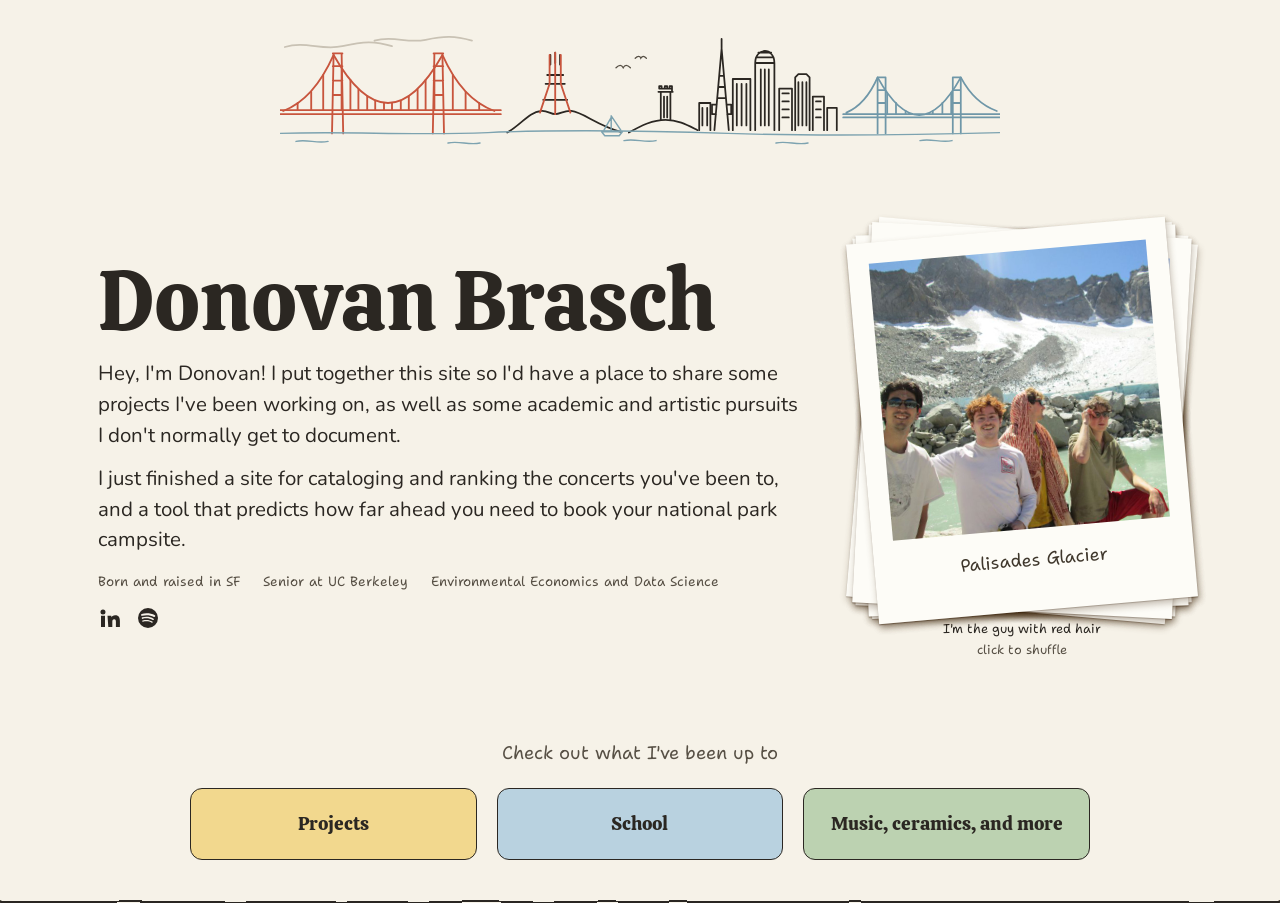
==== commit 3033b0c5: "Add Day Is Done voice memo Co-Authored-By: Claude Opus 5.5 <noreply@anthropic.com> Claude-Session: h" ====
--- a/index.html
+++ b/index.html
@@ -143,12 +143,13 @@
   <h2 class="sectitle pop" id="h-hobbies">Music, ceramics, and more</h2>
   <article class="half music pop" id="music">
     <h3 class="big">Music</h3>
-    <p class="say">Guitar, banjo, whoever's around.</p>
+    <p class="say">Hopefully more to come soon.</p>
     <div class="tapes" id="tapes"></div>
+    <div class="memo" id="memo"></div>
   </article>
   <article class="half clay pop" style="--d:.12s" id="ceramics">
     <h3 class="big">Ceramics</h3>
-    <p class="say">Some of these even hold water.</p>
+    <p class="say">These are the only photos I have at the moment, but I'll be adding my new items soon. Still very much a beginner, but definitely progressing :)</p>
     <div class="shelf" id="shelf"></div>
   </article>
 </div>
--- a/style.css
+++ b/style.css
@@ -408,3 +408,42 @@
 .face.back .kind{font-style:normal;font-weight:400}
 .snaphint span{display:block}.snaphint .me-hint{margin-bottom:6px;color:var(--ink)}
 html,body{overflow-x:clip}
+/* Ceramics: one photo at a time */
+.shelf.carousel{display:block;position:relative;width:min(100%,340px);margin:6px auto 0;outline:none}
+.slides{position:relative;aspect-ratio:1;border:1.5px solid var(--ink);border-radius:8px;overflow:hidden;background:#E9E3D6}
+.slide{position:absolute;inset:0;margin:0;opacity:0;transition:opacity .3s ease;pointer-events:none}
+.slide.on{opacity:1;pointer-events:auto}
+.slide img{display:block;width:100%;height:100%;object-fit:cover}
+.slide figcaption{position:absolute;left:0;right:0;bottom:0;padding:.5em .8em;background:rgba(43,39,34,.62);color:#FBF8EF;font:600 .95rem/1.3 var(--hand)}
+.arrow{position:absolute;top:calc(50% - 28px);width:44px;height:44px;display:grid;place-items:center;padding:0 0 4px;border:1.5px solid var(--ink);border-radius:50%;background:var(--card);color:var(--ink);font:400 2rem/1 var(--body);cursor:pointer;box-shadow:0 2px 0 var(--ink);transition:transform .12s}
+.arrow.a-prev{left:-14px}.arrow.a-next{right:-14px}
+.arrow:hover{transform:translateY(-2px)}.arrow:active{transform:translateY(1px);box-shadow:none}
+.shelf.carousel:focus-visible .slides{box-shadow:0 0 0 3px var(--pine)}
+.count{margin:8px 0 0;text-align:center;font:700 .95rem/1 var(--hand);color:var(--soft)}
+@media (max-width:760px){.arrow.a-prev{left:6px}.arrow.a-next{right:6px}}
+@media (prefers-reduced-motion:reduce){.slide{transition:none}}
+/* Music: clickable YouTube thumbnails */
+.tapes{grid-template-columns:repeat(auto-fill,minmax(min(100%,200px),1fr));gap:16px}
+.tape{border:1.5px solid var(--ink);border-radius:8px;overflow:hidden}
+.thumb{position:relative;display:block;aspect-ratio:16/9;background:var(--ink);overflow:hidden}
+.thumb img{display:block;width:100%;height:100%;object-fit:cover;transition:transform .25s ease}
+.thumb:hover img,.thumb:focus-visible img{transform:scale(1.04)}
+.play{position:absolute;left:50%;top:50%;width:54px;height:54px;margin:-27px 0 0 -27px;border-radius:50%;background:rgba(251,248,239,.92);box-shadow:0 2px 8px rgba(0,0,0,.35);transition:transform .15s}
+.play::after{content:"";position:absolute;left:21px;top:16px;border-style:solid;border-width:11px 0 11px 17px;border-color:transparent transparent transparent var(--ink)}
+.thumb:hover .play,.thumb:focus-visible .play{transform:scale(1.08)}
+.tape figcaption:empty{display:none}
+/* Voice memo */
+.memo{display:flex;align-items:center;gap:14px;width:100%;margin-top:16px;padding:12px 16px 12px 12px;border:1.5px solid var(--ink);border-radius:999px;background:var(--card)}
+.memo-play{flex:none;position:relative;width:46px;height:46px;padding:0;border:0;border-radius:50%;background:var(--pine);cursor:pointer;transition:transform .12s}
+.memo-play:hover{transform:scale(1.06)}
+.memo-play span{position:absolute;left:18px;top:14px;border-style:solid;border-width:9px 0 9px 14px;border-color:transparent transparent transparent #FBF8EF}
+.memo.playing .memo-play span{left:16px;top:15px;width:14px;height:16px;border:0;border-left:4px solid #FBF8EF;border-right:4px solid #FBF8EF;box-sizing:border-box}
+.memo-main{flex:1;min-width:0}
+.memo-title{margin:0 0 5px;font-size:.95rem;line-height:1.25;white-space:nowrap;overflow:hidden;text-overflow:ellipsis}
+.memo-title span{font:600 .95rem var(--hand);color:var(--soft)}
+.memo-wave{display:flex;align-items:center;gap:2px;height:28px;cursor:pointer;outline:none}
+.memo-wave i{flex:1;height:calc(var(--h)*100%);min-height:3px;border-radius:2px;background:#CFC7B6;transition:background .15s}
+.memo-wave i.on{background:var(--pine)}
+.memo-wave:focus-visible{box-shadow:0 0 0 3px rgba(59,97,82,.35);border-radius:4px}
+.memo-time{flex:none;min-width:2.6em;text-align:right;font:600 .95rem/1 var(--hand);color:var(--soft);font-variant-numeric:tabular-nums}
+@media (max-width:760px){.memo{border-radius:16px}.memo-title{white-space:normal}}
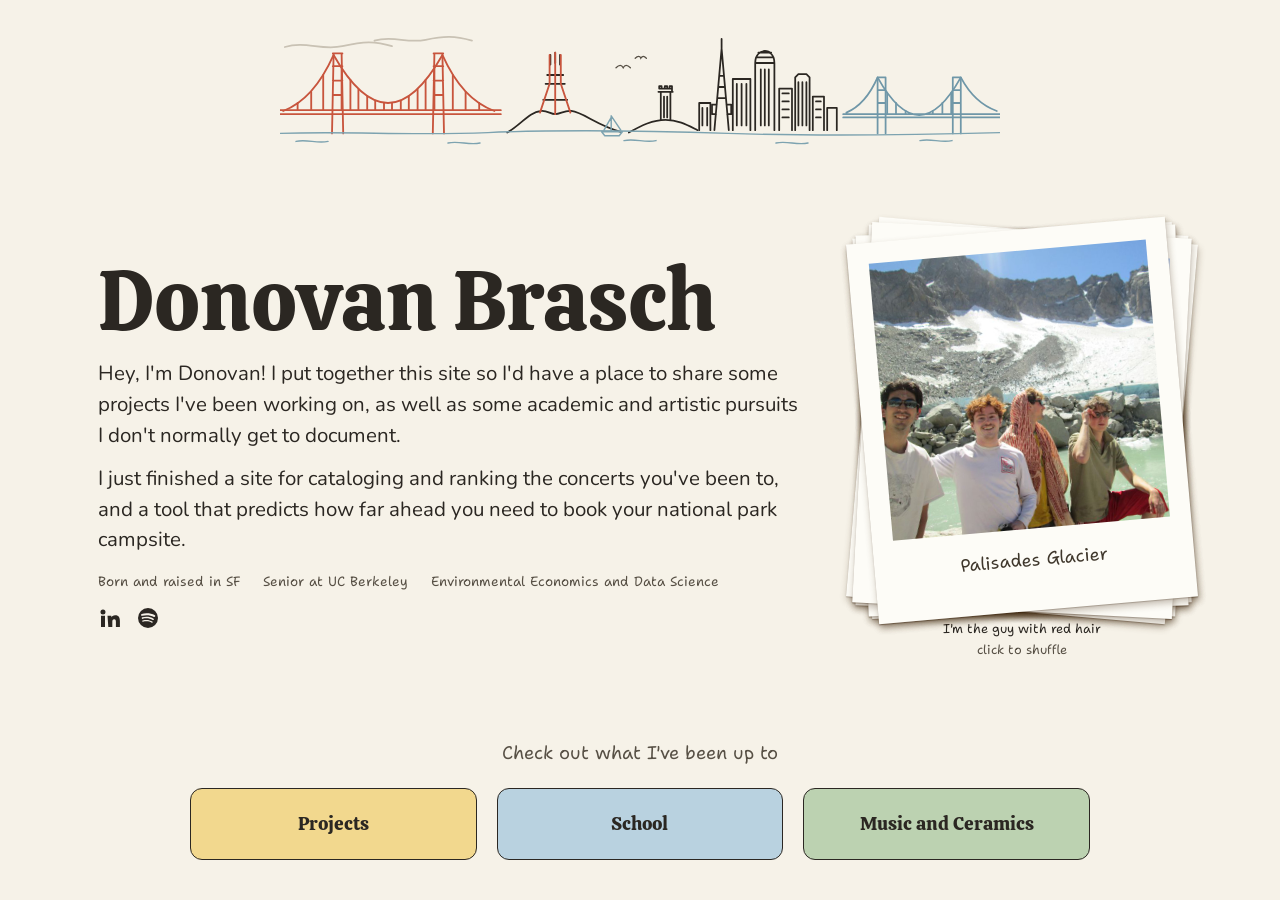
==== commit 87793bf5: "Rename section to Music and Ceramics Co-Authored-By: Claude Opus 5.5 <noreply@anthropic.com> Claude-" ====
--- a/index.html
+++ b/index.html
@@ -48,7 +48,7 @@
     <p>Check out what I've been up to</p>
     <a class="j-a" href="#projects">Projects</a>
     <a class="j-b" href="#school">School</a>
-    <a class="j-c" href="#hobbies">Music, ceramics, and more</a>
+    <a class="j-c" href="#hobbies">Music and Ceramics</a>
   </nav>
 </header>
 
@@ -56,7 +56,7 @@
   <a href="#top" class="tab-home">Donovan Brasch</a>
   <a href="#projects" class="t-a">Projects</a>
   <a href="#school" class="t-b">School</a>
-  <a href="#hobbies" class="t-c">Music, ceramics, and more</a>
+  <a href="#hobbies" class="t-c">Music and Ceramics</a>
   <a href="#top" class="shut" aria-label="Close and go home">×</a>
 </nav>
 
@@ -131,7 +131,7 @@
       </article>
     </div>
 
-    <a class="next" href="#hobbies">On to music, ceramics, and more <svg viewBox="0 0 24 24" aria-hidden="true"><path d="M12 3v17M5 13l7 7 7-7"/></svg></a>
+    <a class="next" href="#hobbies">On to Music and Ceramics <svg viewBox="0 0 24 24" aria-hidden="true"><path d="M12 3v17M5 13l7 7 7-7"/></svg></a>
   </div>
 </section>
 </div></div>
@@ -140,7 +140,7 @@
 <div class="widget" data-page="hobbies"><div class="inner">
 <section id="hobbies" class="hobbies band" aria-labelledby="h-hobbies">
 <div class="pair">
-  <h2 class="sectitle pop" id="h-hobbies">Music, ceramics, and more</h2>
+  <h2 class="sectitle pop" id="h-hobbies">Music and Ceramics</h2>
   <article class="half music pop" id="music">
     <h3 class="big">Music</h3>
     <p class="say">Hopefully more to come soon.</p>
--- a/style.css
+++ b/style.css
@@ -447,3 +447,19 @@
 .memo-wave:focus-visible{box-shadow:0 0 0 3px rgba(59,97,82,.35);border-radius:4px}
 .memo-time{flex:none;min-width:2.6em;text-align:right;font:600 .95rem/1 var(--hand);color:var(--soft);font-variant-numeric:tabular-nums}
 @media (max-width:760px){.memo{border-radius:16px}.memo-title{white-space:normal}}
+/* Ceramics: photo and note side by side so it matches the Music card */
+@media (min-width:1000px){
+  .half.clay{display:grid;grid-template-columns:auto minmax(0,1fr);grid-template-areas:"t t" "p s";column-gap:22px;align-content:start;align-items:start}
+  .clay>h3{grid-area:t}
+  .clay>.say{grid-area:s;margin-top:2px;font-size:1.05rem;line-height:1.5}
+  .clay>.shelf{grid-area:p}
+  .shelf.carousel{width:clamp(200px,20vw,270px);margin:10px 0 0}
+  .clay .arrow{width:38px;height:38px;font-size:1.7rem;top:calc(50% - 26px)}
+  .clay .arrow.a-prev{left:-12px}.clay .arrow.a-next{right:-12px}
+}
+.jump a{position:relative}.jump a::after{display:none}
+#stub{container-type:inline-size}
+@container (max-width:350px){.stub-copy>.stub-admit{display:none}}
+@media (max-width:520px){.cards{grid-template-columns:minmax(0,1fr)}.face{min-height:64px}}
+.memo-title{white-space:normal}
+@media (min-width:761px) and (max-width:999px){.shelf.carousel{width:min(100%,260px)}}
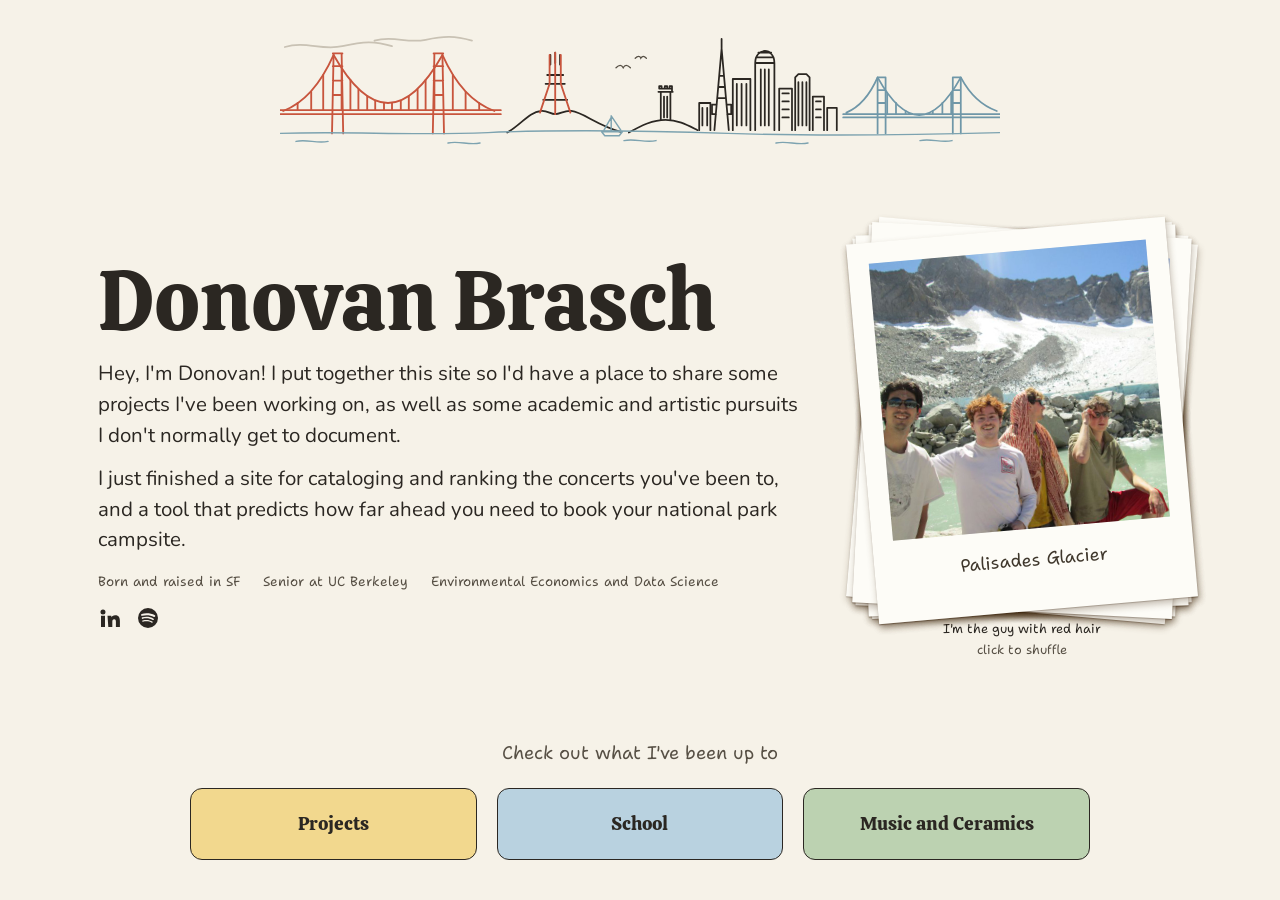
==== commit 47835313: "Rebuild rec flip cards without 3D for Safari Co-Authored-By: Claude Opus 5.5 <noreply@anthropic.com>" ====
--- a/index.html
+++ b/index.html
@@ -9,7 +9,7 @@
 <meta property="og:description" content="Live music, national parks data, songs with friends, and ceramics.">
 <link rel="icon" href="favicon.svg" type="image/svg+xml">
 <link rel="preload" href="fonts/calistoga-latin-400-normal.woff2" as="font" type="font/woff2" crossorigin>
-<link rel="stylesheet" href="style.css">
+<link rel="stylesheet" href="style.css?v=11090013">
 <script>document.documentElement.className = "js";</script>
 </head>
 <body>
@@ -191,8 +191,8 @@
   <div id="hikebody"></div>
 </dialog>
 
-<script src="content.js"></script>
-<script src="europe-map.js"></script>
-<script src="site.js"></script>
+<script src="content.js?v=11090013"></script>
+<script src="europe-map.js?v=11090013"></script>
+<script src="site.js?v=11090013"></script>
 </body>
 </html>
--- a/style.css
+++ b/style.css
@@ -404,7 +404,11 @@
 .mytake{margin:12px 0 4px;padding:8px 14px;border-left:3px solid var(--pine);background:rgba(188,210,177,.25);border-radius:0 6px 6px 0;font:500 1.02rem/1.45 var(--hand);color:var(--ink)}
 #showbody .mytake{margin-top:16px}
 .face.back i{display:block;margin-top:.45em;font:500 .8rem/1.35 var(--hand);font-style:normal;color:var(--ink)}
-.flip,.flip-in{height:100%}
+.cards{align-items:start}
+.flip{display:block;height:auto}
+.flip-in{height:auto}
+.face{min-height:148px;height:auto}
+@media (max-width:520px){.face{min-height:0}.face.front{min-height:64px}}
 .face.back .kind{font-style:normal;font-weight:400}
 .snaphint span{display:block}.snaphint .me-hint{margin-bottom:6px;color:var(--ink)}
 html,body{overflow-x:clip}
@@ -463,3 +467,12 @@
 @media (max-width:520px){.cards{grid-template-columns:minmax(0,1fr)}.face{min-height:64px}}
 .memo-title{white-space:normal}
 @media (min-width:761px) and (max-width:999px){.shelf.carousel{width:min(100%,260px)}}
+.vtitle{position:absolute;left:0;right:0;bottom:0;padding:18px 10px 7px;background:linear-gradient(transparent,rgba(20,18,15,.78));color:#FBF8EF;font:700 1rem/1.2 var(--hand);text-align:left;text-shadow:0 1px 2px rgba(0,0,0,.5)}
+/* Flip cards, rebuilt without 3D so every browser (Safari too) sizes them the same */
+.flip{display:block;width:100%;height:auto;perspective:none;transition:transform .17s ease-in}
+.flip-in,.flip[aria-pressed=true] .flip-in{display:block;transform:none!important;transform-style:flat;transition:none}
+.face{display:none;position:static;transform:none!important;backface-visibility:visible;-webkit-backface-visibility:visible;min-height:148px;height:auto;box-sizing:border-box}
+.flip[aria-pressed=false] .face.front,.flip[aria-pressed=true] .face.back{display:flex}
+.flip.turning{transform:scaleX(0)}
+@media (max-width:520px){.face{min-height:0}.face.front{min-height:64px}}
+@media (prefers-reduced-motion:reduce){.flip{transition:none}}
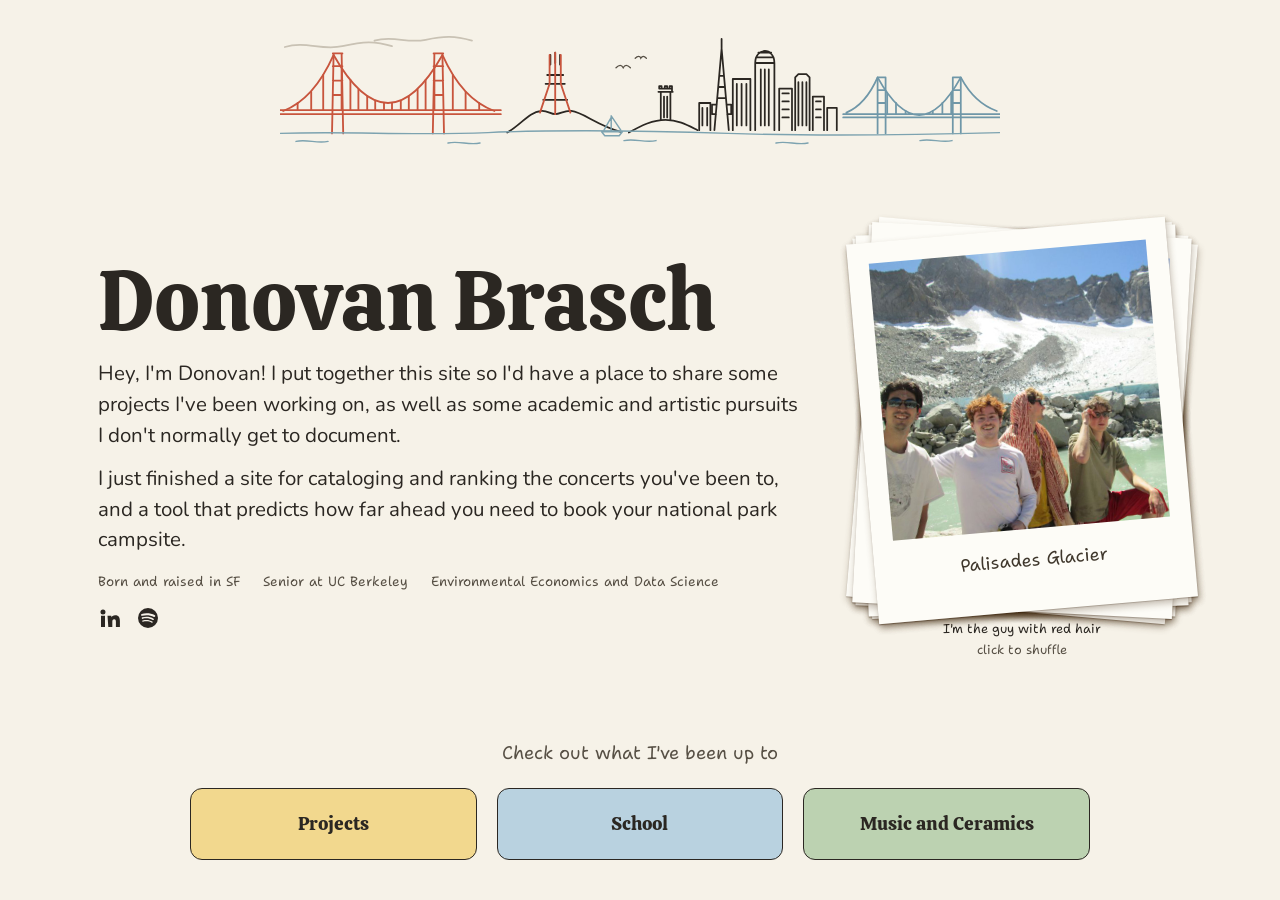
==== commit e01266e1: "Add blue mugs to ceramics Co-Authored-By: Claude Opus 5.5 <noreply@anthropic.com> Claude-Session: ht" ====
--- a/index.html
+++ b/index.html
@@ -9,7 +9,7 @@
 <meta property="og:description" content="Live music, national parks data, songs with friends, and ceramics.">
 <link rel="icon" href="favicon.svg" type="image/svg+xml">
 <link rel="preload" href="fonts/calistoga-latin-400-normal.woff2" as="font" type="font/woff2" crossorigin>
-<link rel="stylesheet" href="style.css?v=11090013">
+<link rel="stylesheet" href="style.css?v=11121409">
 <script>document.documentElement.className = "js";</script>
 </head>
 <body>
@@ -191,8 +191,8 @@
   <div id="hikebody"></div>
 </dialog>
 
-<script src="content.js?v=11090013"></script>
-<script src="europe-map.js?v=11090013"></script>
-<script src="site.js?v=11090013"></script>
+<script src="content.js?v=11121409"></script>
+<script src="europe-map.js?v=11121409"></script>
+<script src="site.js?v=11121409"></script>
 </body>
 </html>
